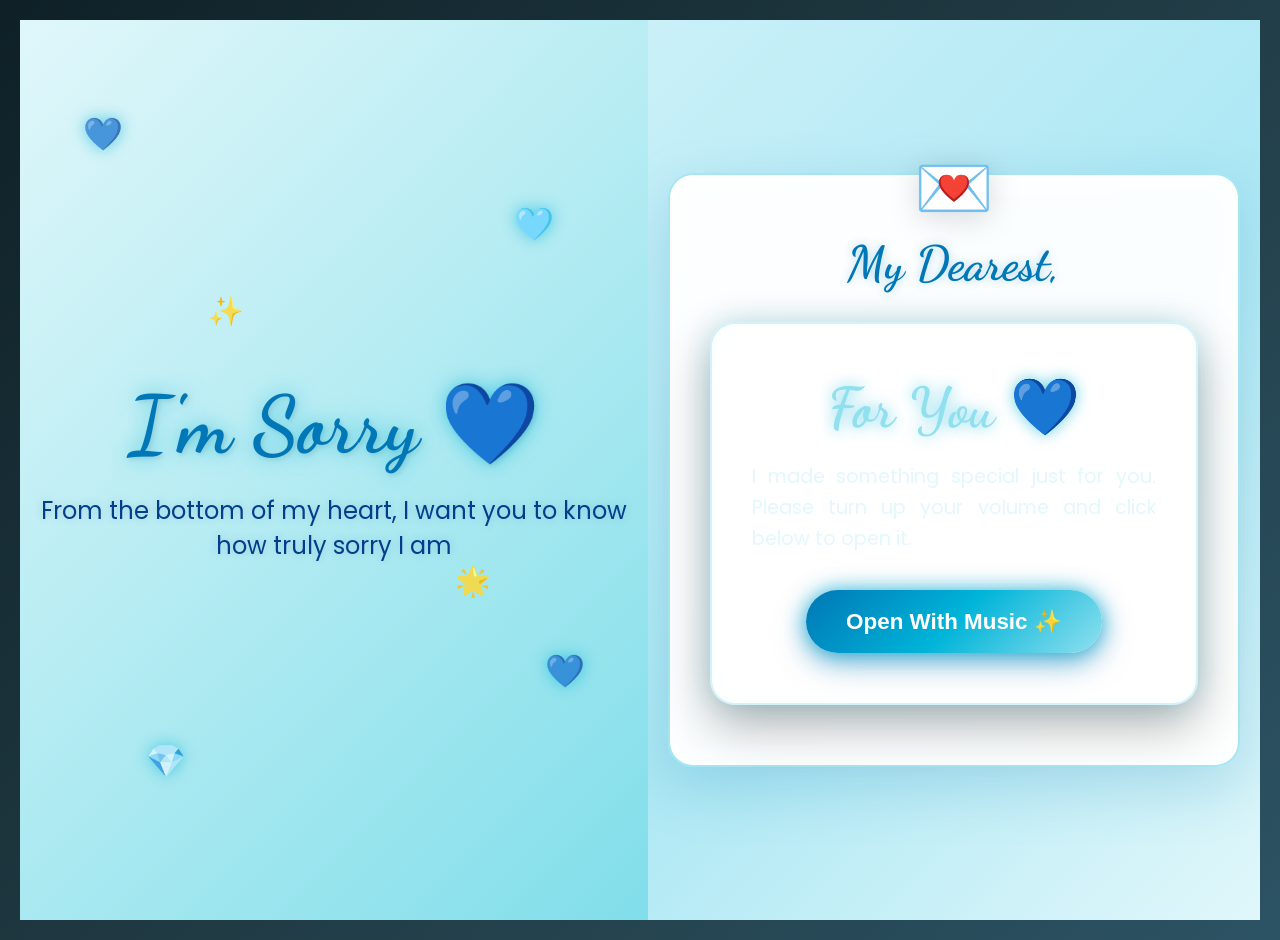
==== apology.html @ 2b8b4f78 "Add apology.html file" ====
<!DOCTYPE html>
<html lang="en">
<head>
    <meta charset="UTF-8">
    <meta name="viewport" content="width=device-width, initial-scale=1.0">
    <title>I'm Sorry & Forever Yours ✨💙</title>
    <link rel="preconnect" href="https://fonts.googleapis.com">
    <link rel="preconnect" href="https://fonts.gstatic.com" crossorigin>
    <link href="https://fonts.googleapis.com/css2?family=Dancing+Script:wght@700&family=Poppins:wght@300;400;600&display=swap" rel="stylesheet">
    <link rel="stylesheet" href="style.css">
</head>
<body>
    <!-- Sparkle Container for Dynamic Glitter -->
    <div id="sparkle-container"></div>

    <!-- Hero Section -->
    <section class="section hero">
        <h1>I'm Sorry 💙</h1>
        <p>From the bottom of my heart, I want you to know how truly sorry I am</p>
        <div class="heart" style="top: 10%; left: 10%;">💙</div>
        <div class="heart" style="top: 20%; right: 15%; animation-delay: 1s;">🩵</div>
        <div class="heart" style="bottom: 15%; left: 20%; animation-delay: 2s;">💎</div>
        <div class="heart" style="bottom: 25%; right: 10%; animation-delay: 3s;">💙</div>
        <div class="sparkle-float" style="top: 30%; left: 30%;">✨</div>
        <div class="sparkle-float" style="top: 60%; right: 25%; animation-delay: 1.5s;">🌟</div>
    </section>

    <!-- Letter Section -->
    <section class="section letter-section">
        <div class="letter">
            <h2>My Dearest,</h2>
<!DOCTYPE html>
<html lang="en">
<head>
    <meta charset="UTF-8">
    <meta name="viewport" content="width=device-width, initial-scale=1.0">
    <title>A Special Message For You ✨💙</title>
    <link rel="preconnect" href="https://fonts.googleapis.com">
    <link rel="preconnect" href="https://fonts.gstatic.com" crossorigin>
    <link href="https://fonts.googleapis.com/css2?family=Dancing+Script:wght@700&family=Poppins:wght@300;400;600&display=swap" rel="stylesheet">
    <style>
        * {
            margin: 0;
            padding: 0;
            box-sizing: border-box;
        }

        body {
            font-family: 'Poppins', sans-serif;
            min-height: 100vh;
            display: flex;
            justify-content: center;
            align-items: center;
            background: linear-gradient(135deg, #0f2027 0%, #203a43 50%, #2c5364 100%);
            overflow: hidden;
            color: white;
            text-align: center;
            padding: 20px;
        }

        .welcome-card {
            background: rgba(255, 255, 255, 0.1);
            backdrop-filter: blur(15px);
            padding: 50px 40px;
            border-radius: 25px;
            border: 2px solid rgba(144, 224, 239, 0.4);
            box-shadow: 0 20px 50px rgba(0, 0, 0, 0.3), 0 0 30px rgba(0, 180, 216, 0.2);
            max-width: 500px;
            width: 100%;
            animation: fadeIn 1.5s ease-out;
        }

        .welcome-card h1 {
            font-family: 'Dancing Script', cursive;
            font-size: 3.5rem;
            color: #90e0ef;
            margin-bottom: 20px;
            text-shadow: 0 0 15px rgba(0, 180, 216, 0.6);
        }

        .welcome-card p {
            font-size: 1.2rem;
            line-height: 1.6;
            color: #e0f7fa;
            margin-bottom: 35px;
            opacity: 0.9;
        }

        .btn-open {
            background: linear-gradient(135deg, #0077b6 0%, #00b4d8 50%, #90e0ef 100%);
            color: white;
            border: none;
            padding: 18px 40px;
            font-size: 1.4rem;
            font-weight: 600;
            border-radius: 50px;
            cursor: pointer;
            transition: all 0.3s ease;
            box-shadow: 0 10px 30px rgba(0, 119, 182, 0.5), 0 0 20px rgba(0, 180, 216, 0.7);
            text-decoration: none;
            display: inline-block;
        }

        .btn-open:hover {
            transform: scale(1.08);
            box-shadow: 0 15px 40px rgba(0, 180, 216, 0.8), 0 0 30px rgba(144, 224, 239, 0.9);
        }

        @keyframes fadeIn {
            from { opacity: 0; transform: translateY(30px); }
            to { opacity: 1; transform: translateY(0); }
        }
    </style>
</head>
<body>

    <!-- Background Audio (Change 'your-song.mp3' to your actual uploaded song filename) -->
    <audio id="bgMusic" loop>
        <source src="AUD-20261107-WA0021.mp3" type="audio/mpeg">
        Your browser does not support the audio element.
    </audio>

    <div class="welcome-card">
        <h1>For You 💙</h1>
        <p>I made something special just for you. Please turn up your volume and click below to open it.</p>
        <button class="btn-open" onclick="openApologySite()">Open With Music ✨</button>
    </div>

    <script>
        function openApologySite() {
            const music = document.getElementById('bgMusic');
            
            // Play music user interaction trigger
            music.play().catch(error => {
                console.log("Audio play error:", error);
            });

            // Save state in browser session so the music continues smoothly on the next page
            // (Note: For seamless music cross-page continuation, keeping it on a single page or using local storage helps, 
            // but the easiest way is to transition after a tiny moment or use a query parameter)
            
            setTimeout(() => {
                window.location.href = "apology.html";
            }, 400); // Small smooth delay
        }
    </script>
</body>
</html>
---- style.css ----
* {
    margin: 0;
    padding: 0;
    box-sizing: border-box;
}

body {
    font-family: 'Poppins', sans-serif;
    overflow-x: hidden;
    background: linear-gradient(135deg, #0f2027 0%, #203a43 50%, #2c5364 100%);
}

#sparkle-container {
    position: fixed;
    top: 0;
    left: 0;
    width: 100%;
    height: 100%;
    pointer-events: none;
    z-index: 999;
}

.section {
    min-height: 100vh;
    display: flex;
    flex-direction: column;
    justify-content: center;
    align-items: center;
    padding: 40px 20px;
    position: relative;
    overflow: hidden;
}

/* Hero Section */
.hero {
    background: linear-gradient(135deg, #e0f7fa 0%, #b2ebf2 50%, #80deea 100%);
}

.hero h1 {
    font-family: 'Dancing Script', cursive;
    font-size: 5rem;
    color: #0077b6;
    text-align: center;
    margin-bottom: 20px;
    animation: fadeInDown 1.5s ease-out, glowText 3s ease-in-out infinite alternate;
    text-shadow: 0 0 20px rgba(0, 180, 216, 0.6), 2px 2px 4px rgba(0,0,0,0.1);
}

.hero p {
    font-size: 1.5rem;
    color: #023e8a;
    text-align: center;
    animation: fadeInUp 1.5s ease-out 0.5s both;
    max-width: 600px;
    text-shadow: 0 0 10px rgba(2, 62, 138, 0.2);
}

/* Floating Hearts & Sparkles */
.heart {
    position: absolute;
    font-size: 2rem;
    animation: float 6s ease-in-out infinite;
    opacity: 0.75;
    filter: drop-shadow(0 0 8px rgba(0, 180, 216, 0.8));
}

.sparkle-float {
    position: absolute;
    font-size: 1.8rem;
    animation: sparkleSpin 4s ease-in-out infinite;
    opacity: 0.85;
}

@keyframes float {
    0%, 100% {
        transform: translateY(0) rotate(0deg) scale(1);
    }
    50% {
        transform: translateY(-120px) rotate(180deg) scale(1.1);
    }
}

@keyframes sparkleSpin {
    0%, 100% {
        transform: scale(0.8) rotate(0deg);
        opacity: 0.4;
    }
    50% {
        transform: scale(1.3) rotate(180deg);
        opacity: 1;
        filter: drop-shadow(0 0 12px #90e0ef);
    }
}

@keyframes glowText {
    from {
        text-shadow: 0 0 10px rgba(0, 119, 182, 0.4), 2px 2px 4px rgba(0,0,0,0.1);
    }
    to {
        text-shadow: 0 0 25px rgba(0, 180, 216, 0.9), 0 0 35px rgba(144, 224, 239, 0.8), 2px 2px 4px rgba(0,0,0,0.1);
    }
}

/* Letter Section */
.letter-section {
    background: linear-gradient(135deg, #caf0f8 0%, #ade8f4 50%, #e0f7fa 100%);
}

.letter {
    background: rgba(255, 255, 255, 0.95);
    backdrop-filter: blur(10px);
    padding: 60px 40px;
    border-radius: 25px;
    box-shadow: 0 20px 60px rgba(0, 119, 182, 0.2), 0 0 30px rgba(255, 255, 255, 0.9) inset;
    max-width: 700px;
    position: relative;
    animation: fadeIn 2s ease-out;
    border: 2px solid rgba(144, 224, 239, 0.8);
}

.letter::before {
    content: '💌';
    position: absolute;
    top: -35px;
    left: 50%;
    transform: translateX(-50%);
    font-size: 4rem;
    filter: drop-shadow(0 5px 15px rgba(0,0,0,0.15));
}

.letter h2 {
    font-family: 'Dancing Script', cursive;
    font-size: 3rem;
    color: #0077b6;
    margin-bottom: 30px;
    text-align: center;
    text-shadow: 0 0 10px rgba(0, 119, 182, 0.3);
}

.letter p {
    font-size: 1.1rem;
    line-height: 1.8;
    color: #1d3557;
    margin-bottom: 20px;
    text-align: justify;
}

.signature {
    text-align: right;
    font-family: 'Dancing Script', cursive;
    font-size: 2rem;
    color: #023e8a;
    margin-top: 30px;
    text-shadow: 0 0 10px rgba(2, 62, 138, 0.3);
}

/* Reasons Section */
.reasons-section {
    background: linear-gradient(135deg, #e0f7fa 0%, #b2ebf2 100%);
}

.reasons-section h2 {
    font-family: 'Dancing Script', cursive;
    font-size: 3.5rem;
    color: #0077b6;
    margin-bottom: 50px;
    text-align: center;
    text-shadow: 0 0 15px rgba(0, 180, 216, 0.5);
}

.reasons-grid {
    display: grid;
    grid-template-columns: repeat(auto-fit, minmax(250px, 1fr));
    gap: 30px;
    max-width: 1000px;
    width: 100%;
}

.reason-card {
    background: rgba(255, 255, 255, 0.92);
    backdrop-filter: blur(5px);
    padding: 30px;
    border-radius: 20px;
    box-shadow: 0 10px 30px rgba(0,0,0,0.08), 0 0 15px rgba(144, 224, 239, 0.5);
    text-align: center;
    transition: all 0.4s ease;
    animation: fadeInUp 1s ease-out;
    border: 1px solid rgba(255, 255, 255, 0.9);
}

.reason-card:hover {
    transform: translateY(-12px) scale(1.03);
    box-shadow: 0 20px 40px rgba(0, 119, 182, 0.25), 0 0 25px rgba(0, 180, 216, 0.8);
    border-color: #0077b6;
}

.reason-card .emoji {
    font-size: 3rem;
    margin-bottom: 15px;
    filter: drop-shadow(0 5px 10px rgba(0,0,0,0.1));
}

.reason-card h3 {
    color: #023e8a;
    margin-bottom: 10px;
    font-size: 1.3rem;
}

.reason-card p {
    color: #457b9d;
    line-height: 1.6;
}

/* Appreciation Section */
.appreciation-section {
    background: linear-gradient(135deg, #0077b6 0%, #023e8a 50%, #03045e 100%);
    color: white;
}

.appreciation-section h2 {
    font-family: 'Dancing Script', cursive;
    font-size: 3.5rem;
    margin-bottom: 50px;
    text-align: center;
    text-shadow: 0 0 20px rgba(144, 224, 239, 0.8);
}

.appreciation-list {
    max-width: 700px;
    width: 100%;
}

.appreciation-item {
    background: rgba(255, 255, 255, 0.12);
    backdrop-filter: blur(12px);
    padding: 25px;
    border-radius: 20px;
    margin-bottom: 20px;
    border: 2px solid rgba(144, 224, 239, 0.4);
    box-shadow: 0 8px 32px 0 rgba(0, 119, 182, 0.3);
    animation: fadeInLeft 1s ease-out;
    transition: transform 0.3s ease, box-shadow 0.3s ease;
}

.appreciation-item:hover {
    transform: scale(1.02);
    box-shadow: 0 10px 40px rgba(144, 224, 239, 0.4), 0 0 20px rgba(0, 180, 216, 0.6);
    border-color: rgba(255, 255, 255, 0.8);
}

.appreciation-item h3 {
    font-size: 1.5rem;
    margin-bottom: 10px;
    color: #90e0ef;
    text-shadow: 0 0 10px rgba(144, 224, 239, 0.6);
}

.appreciation-item p {
    font-size: 1.1rem;
    line-height: 1.6;
    opacity: 0.95;
}

/* Forgiveness Section */
.forgiveness-section {
    background: linear-gradient(135deg, #e0f7fa 0%, #b2ebf2 100%);
}

.forgiveness-section h2 {
    font-family: 'Dancing Script', cursive;
    font-size: 3.5rem;
    color: #0077b6;
    margin-bottom: 50px;
    text-align: center;
    text-shadow: 0 0 15px rgba(0, 180, 216, 0.5);
}

.buttons-container {
    display: flex;
    gap: 30px;
    position: relative;
}

.btn {
    padding: 20px 50px;
    font-size: 1.5rem;
    border: none;
    border-radius: 50px;
    cursor: pointer;
    font-weight: 600;
    transition: all 0.3s ease;
    box-shadow: 0 10px 30px rgba(0,0,0,0.15);
}

.btn-yes {
    background: linear-gradient(135deg, #0077b6 0%, #00b4d8 50%, #90e0ef 100%);
    color: white;
    box-shadow: 0 10px 30px rgba(0, 119, 182, 0.4), 0 0 15px rgba(0, 180, 216, 0.6);
}

.btn-yes:hover {
    transform: scale(1.12);
    box-shadow: 0 15px 40px rgba(0, 119, 182, 0.6), 0 0 25px rgba(144, 224, 239, 0.9);
}

.btn-no {
    background: white;
    color: #0077b6;
    position: relative;
    border: 2px solid #90e0ef;
    box-shadow: 0 10px 25px rgba(0,0,0,0.1);
}

.btn-no:hover {
    background: #e0f7fa;
    box-shadow: 0 0 20px rgba(0, 180, 216, 0.5);
}

/* Success Message */
.success-message {
    display: none;
    text-align: center;
    animation: scaleIn 0.5s ease-out;
}

.success-message h2 {
    font-family: 'Dancing Script', cursive;
    font-size: 4rem;
    color: #0077b6;
    margin-bottom: 20px;
    text-shadow: 0 0 20px rgba(0, 180, 216, 0.8);
}

.success-message p {
    font-size: 1.5rem;
    color: #023e8a;
    text-shadow: 0 0 10px rgba(2, 62, 138, 0.4);
}

.success-hearts {
    font-size: 3rem;
    margin-top: 30px;
    animation: pulse 1s ease-in-infinite, glowText 2s ease-in-out infinite alternate;
}

/* Final Section */
.final-section {
    background: linear-gradient(135deg, #caf0f8 0%, #ade8f4 100%);
}

.final-section h2 {
    font-family: 'Dancing Script', cursive;
    font-size: 4rem;
    color: #0077b6;
    text-align: center;
    margin-bottom: 30px;
    animation: fadeIn 2s ease-out, glowText 3s ease-in-out infinite alternate;
}

.final-section p {
    font-size: 1.5rem;
    color: #023e8a;
    text-align: center;
    max-width: 600px;
    line-height: 1.8;
    animation: fadeInUp 2s ease-out 0.5s both;
    text-shadow: 0 0 10px rgba(2, 62, 138, 0.3);
}

/* Glitter Particle Style */
.glitter-particle {
    position: absolute;
    font-size: 1.2rem;
    pointer-events: none;
    animation: glitterFade 2.5s ease-out forwards;
}

@keyframes glitterFade {
    0% {
        transform: scale(0.3) translateY(0) rotate(0deg);
        opacity: 1;
        filter: drop-shadow(0 0 10px #90e0ef);
    }
    50% {
        transform: scale(1.2) translateY(-40px) rotate(180deg);
        opacity: 0.9;
        filter: drop-shadow(0 0 15px #00b4d8);
    }
    100% {
        transform: scale(0.5) translateY(-90px) rotate(360deg);
        opacity: 0;
    }
}

/* Animations */
@keyframes fadeInDown {
    from {
        opacity: 0;
        transform: translateY(-50px);
    }
    to {
        opacity: 1;
        transform: translateY(0);
    }
}

@keyframes fadeInUp {
    from {
        opacity: 0;
        transform: translateY(50px);
    }
    to {
        opacity: 1;
        transform: translateY(0);
    }
}

@keyframes fadeIn {
    from {
        opacity: 0;
    }
    to {
        opacity: 1;
    }
}

@keyframes fadeInLeft {
    from {
        opacity: 0;
        transform: translateX(-50px);
    }
    to {
        opacity: 1;
        transform: translateX(0);
    }
}

@keyframes scaleIn {
    from {
        opacity: 0;
        transform: scale(0.5);
    }
    to {
        opacity: 1;
        transform: scale(1);
    }
}

@keyframes pulse {
    0%, 100% {
        transform: scale(1);
    }
    50% {
        transform: scale(1.2);
    }
}

/* Responsive */
@media (max-width: 768px) {
    .hero h1 {
        font-size: 3rem;
    }

    .hero p {
        font-size: 1.2rem;
    }

    .letter {
        padding: 40px 25px;
    }

    .letter h2 {
        font-size: 2rem;
    }

    .reasons-section h2,
    .appreciation-section h2,
    .forgiveness-section h2 {
        font-size: 2.5rem;
    }

    .buttons-container {
        flex-direction: column;
    }

    .btn {
        width: 100%;
    }
}
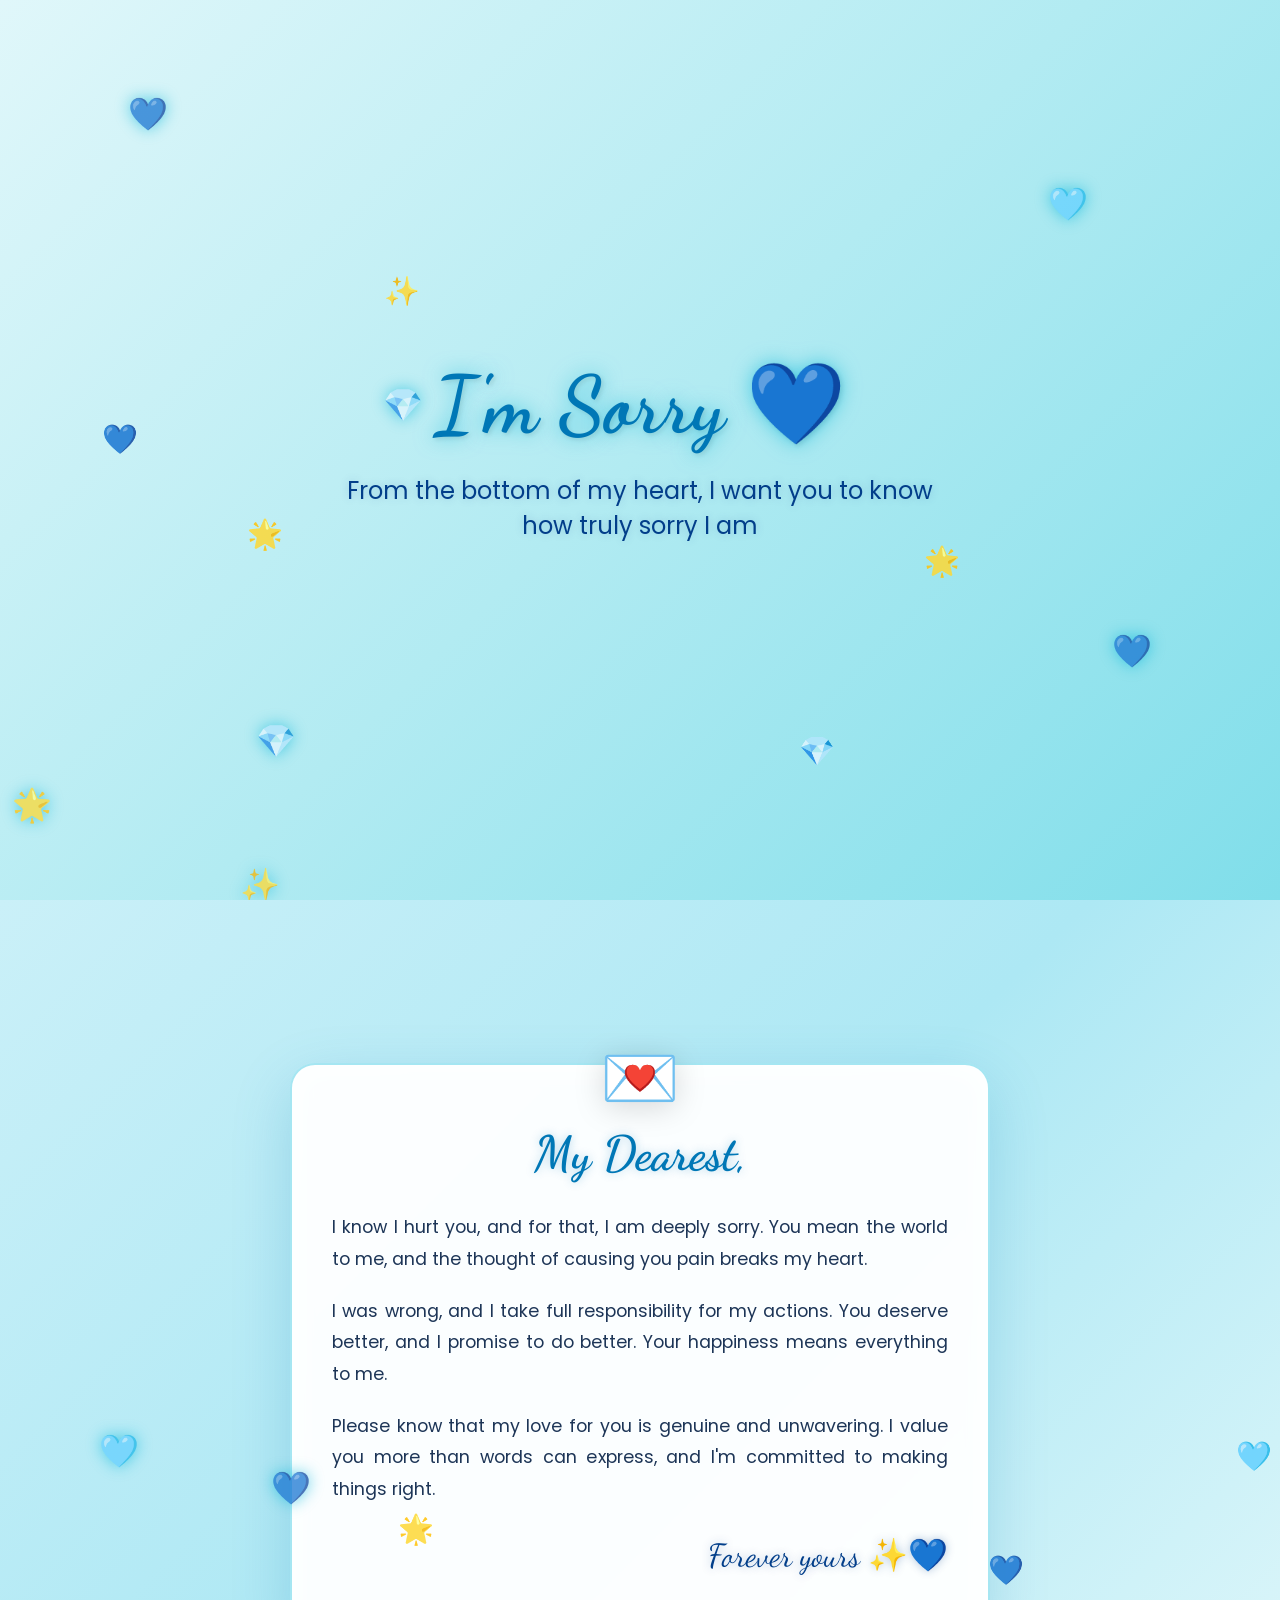
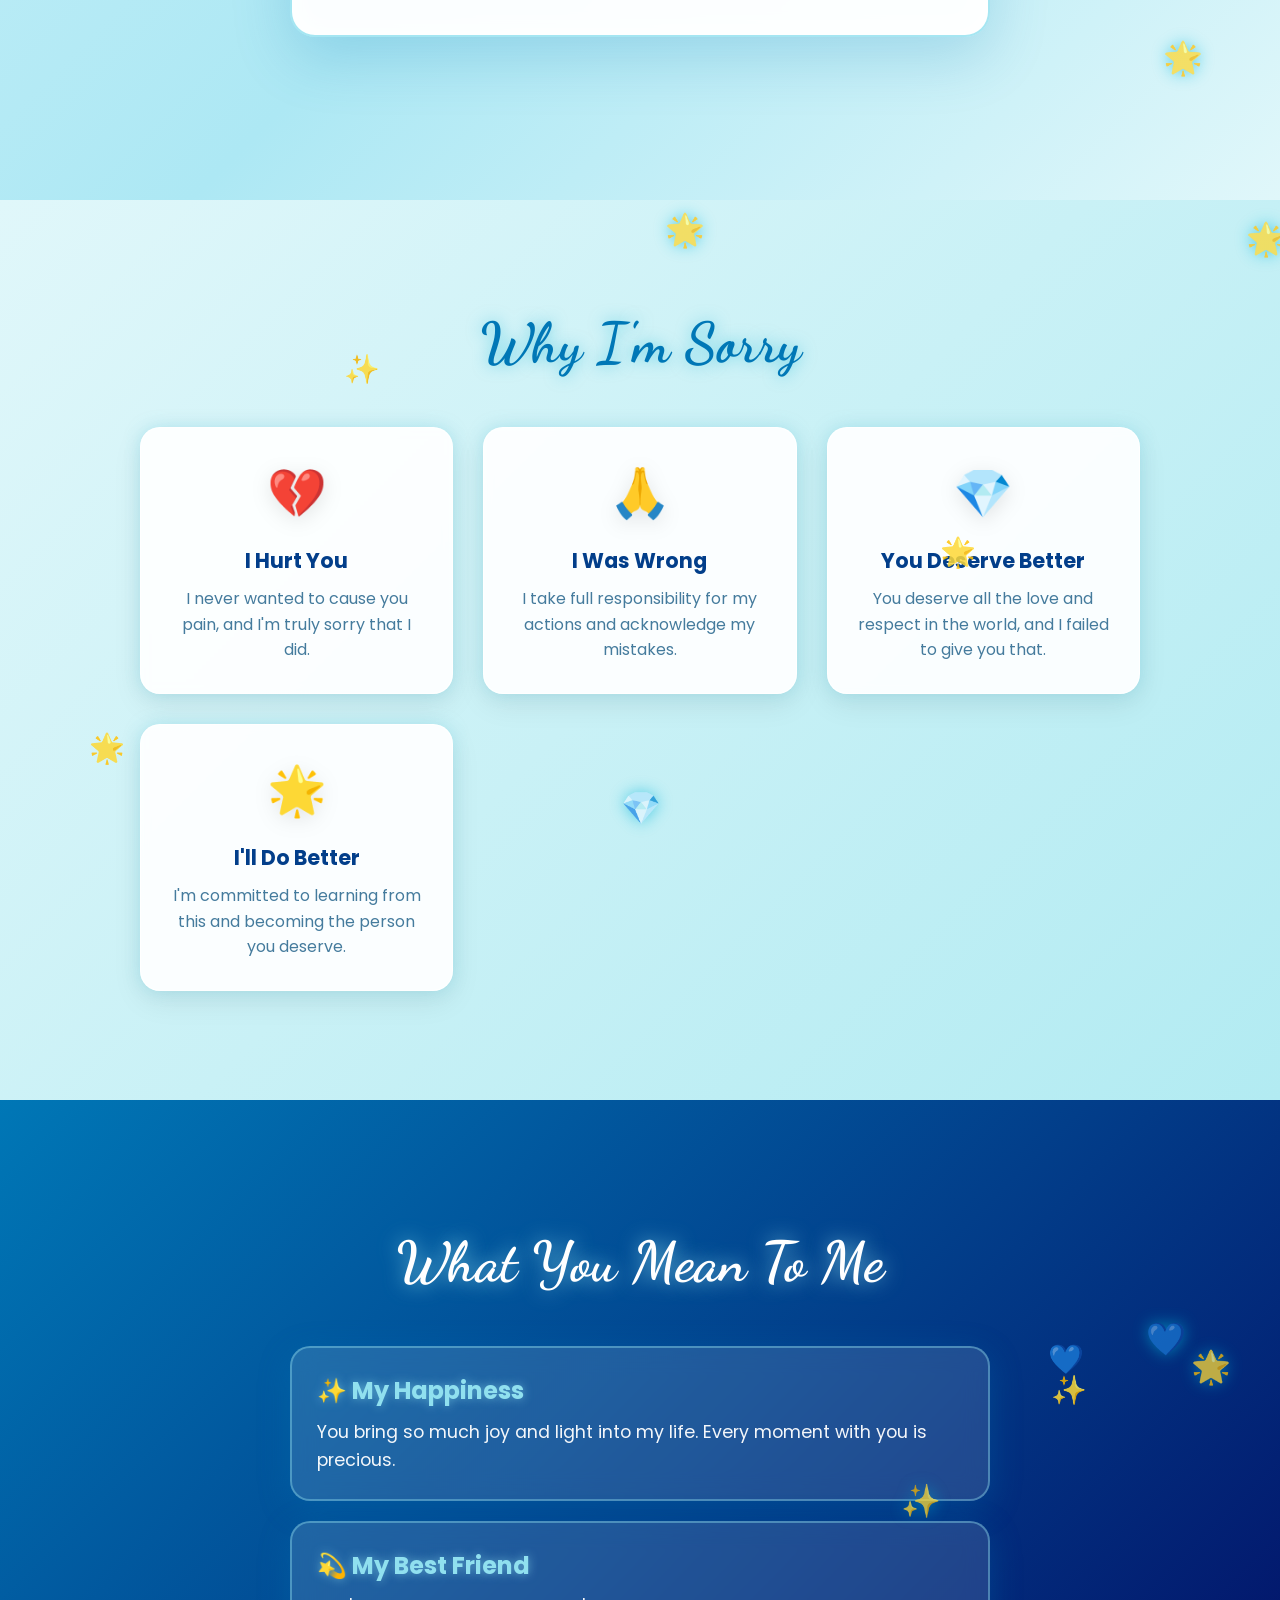
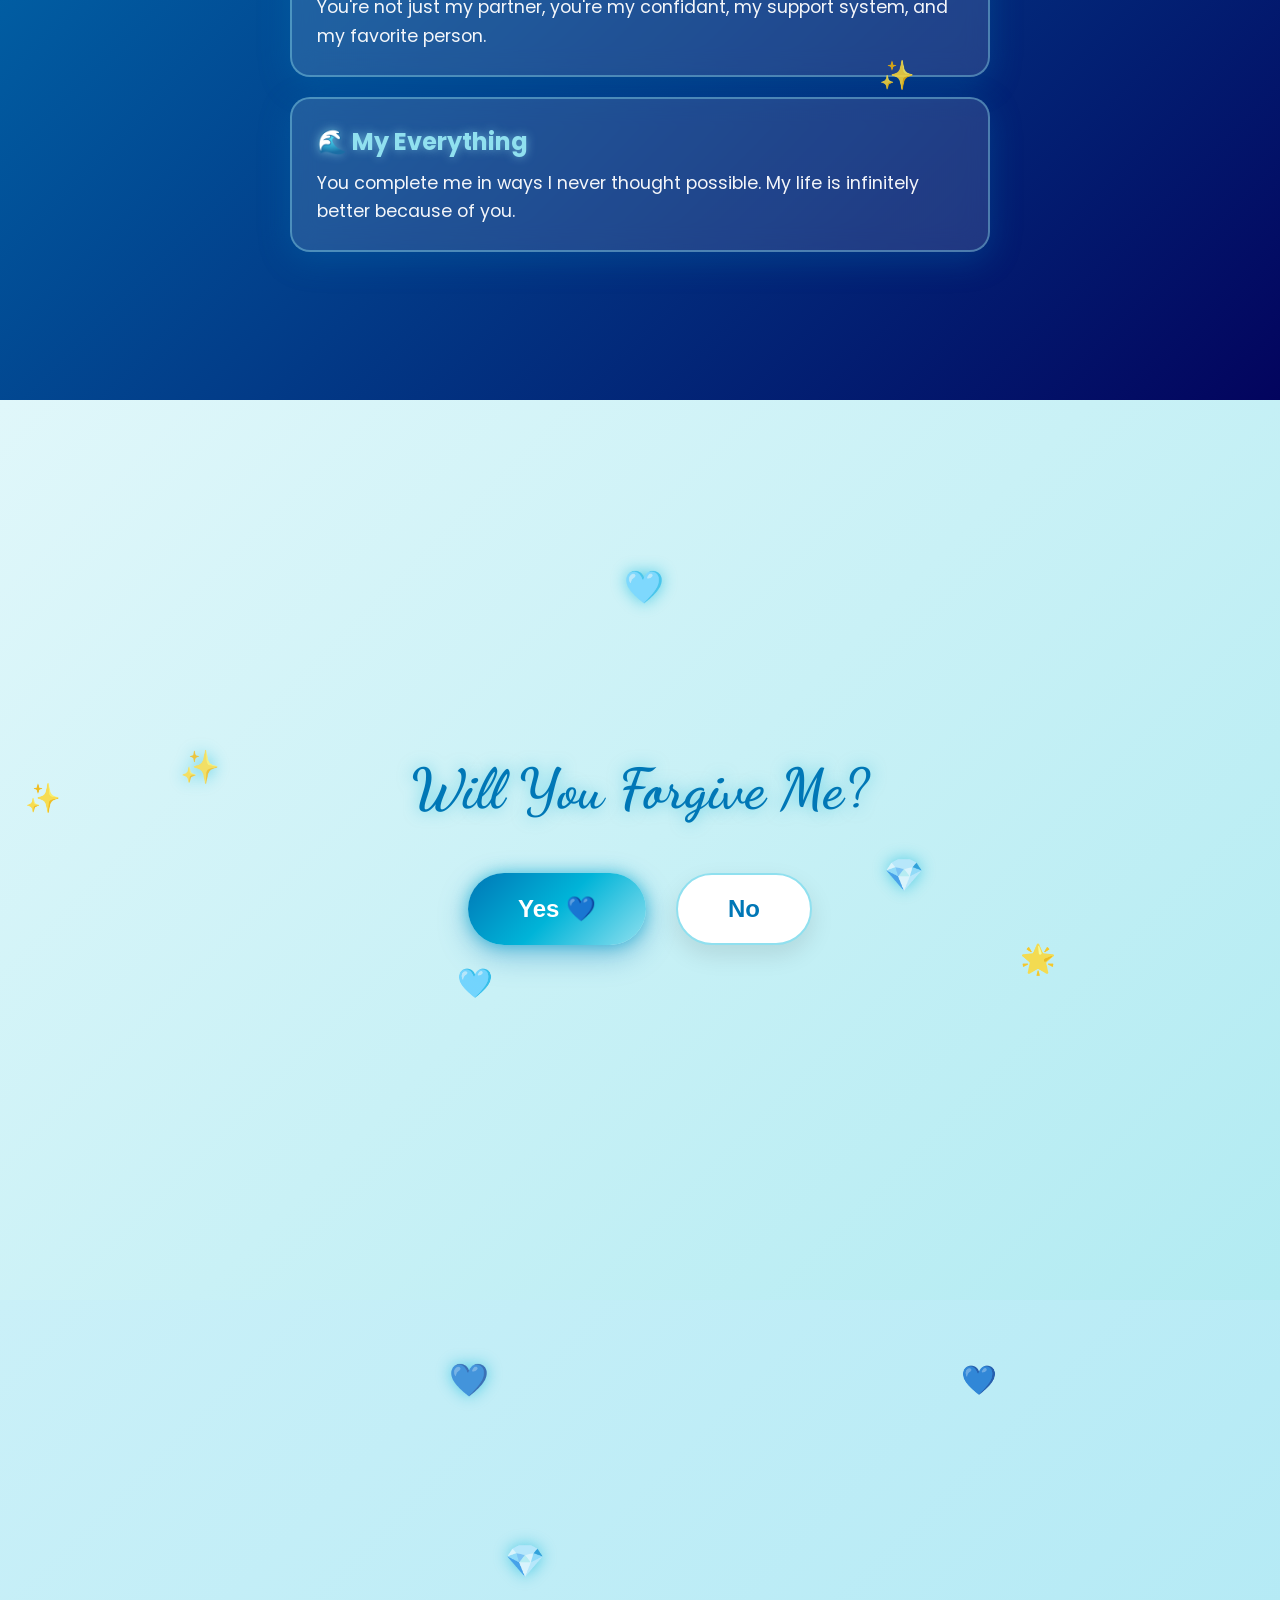
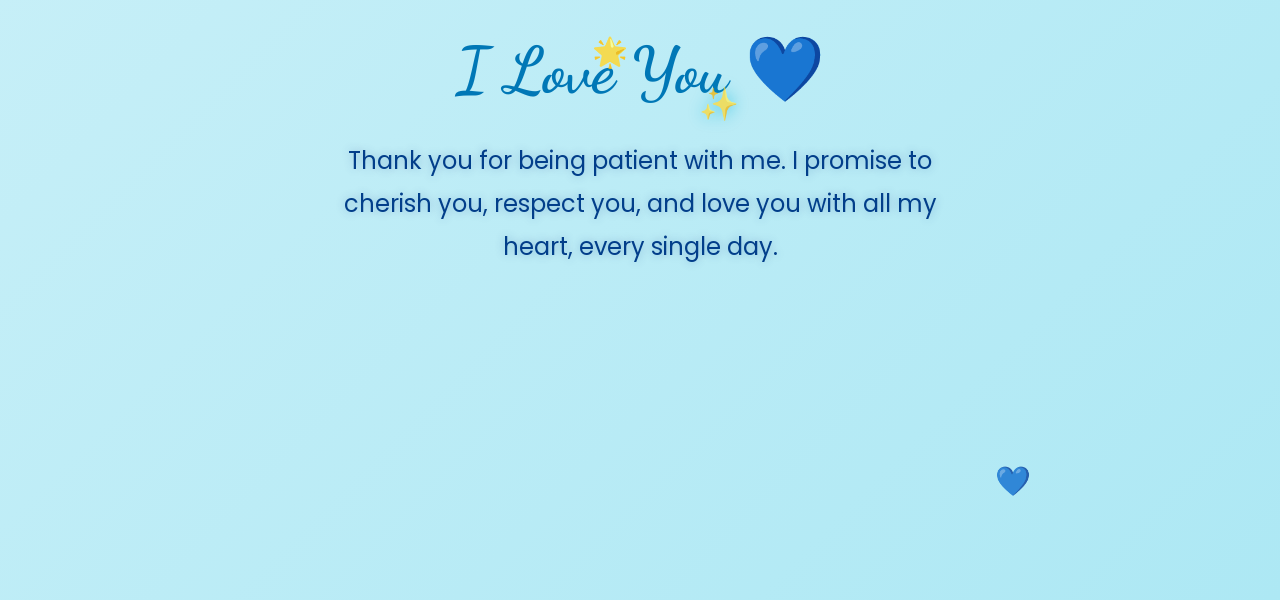
==== commit a339fae5: "Add apology.html file" ====
--- a/apology.html
+++ b/apology.html
@@ -29,121 +29,84 @@
     <section class="section letter-section">
         <div class="letter">
             <h2>My Dearest,</h2>
-<!DOCTYPE html>
-<html lang="en">
-<head>
-    <meta charset="UTF-8">
-    <meta name="viewport" content="width=device-width, initial-scale=1.0">
-    <title>A Special Message For You ✨💙</title>
-    <link rel="preconnect" href="https://fonts.googleapis.com">
-    <link rel="preconnect" href="https://fonts.gstatic.com" crossorigin>
-    <link href="https://fonts.googleapis.com/css2?family=Dancing+Script:wght@700&family=Poppins:wght@300;400;600&display=swap" rel="stylesheet">
-    <style>
-        * {
-            margin: 0;
-            padding: 0;
-            box-sizing: border-box;
-        }
+            <p>I know I hurt you, and for that, I am deeply sorry. You mean the world to me, and the thought of causing you pain breaks my heart.</p>
+            <p>I was wrong, and I take full responsibility for my actions. You deserve better, and I promise to do better. Your happiness means everything to me.</p>
+            <p>Please know that my love for you is genuine and unwavering. I value you more than words can express, and I'm committed to making things right.</p>
+            <div class="signature">Forever yours ✨💙</div>
+        </div>
+    </section>
 
-        body {
-            font-family: 'Poppins', sans-serif;
-            min-height: 100vh;
-            display: flex;
-            justify-content: center;
-            align-items: center;
-            background: linear-gradient(135deg, #0f2027 0%, #203a43 50%, #2c5364 100%);
-            overflow: hidden;
-            color: white;
-            text-align: center;
-            padding: 20px;
-        }
+    <!-- Reasons Section -->
+    <section class="section reasons-section">
+        <h2>Why I'm Sorry</h2>
+        <div class="reasons-grid">
+            <div class="reason-card">
+                <div class="emoji">💔</div>
+                <h3>I Hurt You</h3>
+                <p>I never wanted to cause you pain, and I'm truly sorry that I did.</p>
+            </div>
+            <div class="reason-card">
+                <div class="emoji">🙏</div>
+                <h3>I Was Wrong</h3>
+                <p>I take full responsibility for my actions and acknowledge my mistakes.</p>
+            </div>
+            <div class="reason-card">
+                <div class="emoji">💎</div>
+                <h3>You Deserve Better</h3>
+                <p>You deserve all the love and respect in the world, and I failed to give you that.</p>
+            </div>
+            <div class="reason-card">
+                <div class="emoji">🌟</div>
+                <h3>I'll Do Better</h3>
+                <p>I'm committed to learning from this and becoming the person you deserve.</p>
+            </div>
+        </div>
+    </section>
 
-        .welcome-card {
-            background: rgba(255, 255, 255, 0.1);
-            backdrop-filter: blur(15px);
-            padding: 50px 40px;
-            border-radius: 25px;
-            border: 2px solid rgba(144, 224, 239, 0.4);
-            box-shadow: 0 20px 50px rgba(0, 0, 0, 0.3), 0 0 30px rgba(0, 180, 216, 0.2);
-            max-width: 500px;
-            width: 100%;
-            animation: fadeIn 1.5s ease-out;
-        }
+    <!-- Appreciation Section -->
+    <section class="section appreciation-section">
+        <h2>What You Mean To Me</h2>
+        <div class="appreciation-list">
+            <div class="appreciation-item">
+                <h3>✨ My Happiness</h3>
+                <p>You bring so much joy and light into my life. Every moment with you is precious.</p>
+            </div>
+            <div class="appreciation-item">
+                <h3>💫 My Best Friend</h3>
+                <p>You're not just my partner, you're my confidant, my support system, and my favorite person.</p>
+            </div>
+            <div class="appreciation-item">
+                <h3>🌊 My Everything</h3>
+                <p>You complete me in ways I never thought possible. My life is infinitely better because of you.</p>
+            </div>
+        </div>
+    </section>
 
-        .welcome-card h1 {
-            font-family: 'Dancing Script', cursive;
-            font-size: 3.5rem;
-            color: #90e0ef;
-            margin-bottom: 20px;
-            text-shadow: 0 0 15px rgba(0, 180, 216, 0.6);
-        }
+    <!-- Forgiveness Section -->
+    <section class="section forgiveness-section">
+        <h2>Will You Forgive Me?</h2>
+        <div class="buttons-container" id="buttonsContainer">
+            <button class="btn btn-yes" onclick="forgive()">Yes 💙</button>
+            <button class="btn btn-no" id="noBtn">No</button>
+        </div>
+        <div class="success-message" id="successMessage">
+            <h2>Thank You! 💙✨</h2>
+            <p>You've made me the happiest person in the world!</p>
+            <div class="success-hearts">🩵 ✨ 💙 💎 🌊 🌟 🩵</div>
+        </div>
+    </section>
 
-        .welcome-card p {
-            font-size: 1.2rem;
-            line-height: 1.6;
-            color: #e0f7fa;
-            margin-bottom: 35px;
-            opacity: 0.9;
-        }
-
-        .btn-open {
-            background: linear-gradient(135deg, #0077b6 0%, #00b4d8 50%, #90e0ef 100%);
-            color: white;
-            border: none;
-            padding: 18px 40px;
-            font-size: 1.4rem;
-            font-weight: 600;
-            border-radius: 50px;
-            cursor: pointer;
-            transition: all 0.3s ease;
-            box-shadow: 0 10px 30px rgba(0, 119, 182, 0.5), 0 0 20px rgba(0, 180, 216, 0.7);
-            text-decoration: none;
-            display: inline-block;
-        }
-
-        .btn-open:hover {
-            transform: scale(1.08);
-            box-shadow: 0 15px 40px rgba(0, 180, 216, 0.8), 0 0 30px rgba(144, 224, 239, 0.9);
-        }
-
-        @keyframes fadeIn {
-            from { opacity: 0; transform: translateY(30px); }
-            to { opacity: 1; transform: translateY(0); }
-        }
-    </style>
-</head>
-<body>
-
-    <!-- Background Audio (Change 'your-song.mp3' to your actual uploaded song filename) -->
-    <audio id="bgMusic" loop>
-        <source src="AUD-20261107-WA0021.mp3" type="audio/mpeg">
-        Your browser does not support the audio element.
+    <!-- Final Section -->
+    <section class="section final-section">
+        <h2>I Love You 💙</h2>
+        <p>Thank you for being patient with me. I promise to cherish you, respect you, and love you with all my heart, every single day.</p>
+    </section>
+    
+    <!-- Background Audio (Place a song.mp3 file in your project folder) -->
+    <audio id="bg-music" loop>
+        <source src="song.mp3" type="audio/mpeg">
     </audio>
 
-    <div class="welcome-card">
-        <h1>For You 💙</h1>
-        <p>I made something special just for you. Please turn up your volume and click below to open it.</p>
-        <button class="btn-open" onclick="openApologySite()">Open With Music ✨</button>
-    </div>
-
-    <script>
-        function openApologySite() {
-            const music = document.getElementById('bgMusic');
-            
-            // Play music user interaction trigger
-            music.play().catch(error => {
-                console.log("Audio play error:", error);
-            });
-
-            // Save state in browser session so the music continues smoothly on the next page
-            // (Note: For seamless music cross-page continuation, keeping it on a single page or using local storage helps, 
-            // but the easiest way is to transition after a tiny moment or use a query parameter)
-            
-            setTimeout(() => {
-                window.location.href = "apology.html";
-            }, 400); // Small smooth delay
-        }
-    </script>
+    <script src="script.js"></script>
 </body>
 </html>
-
